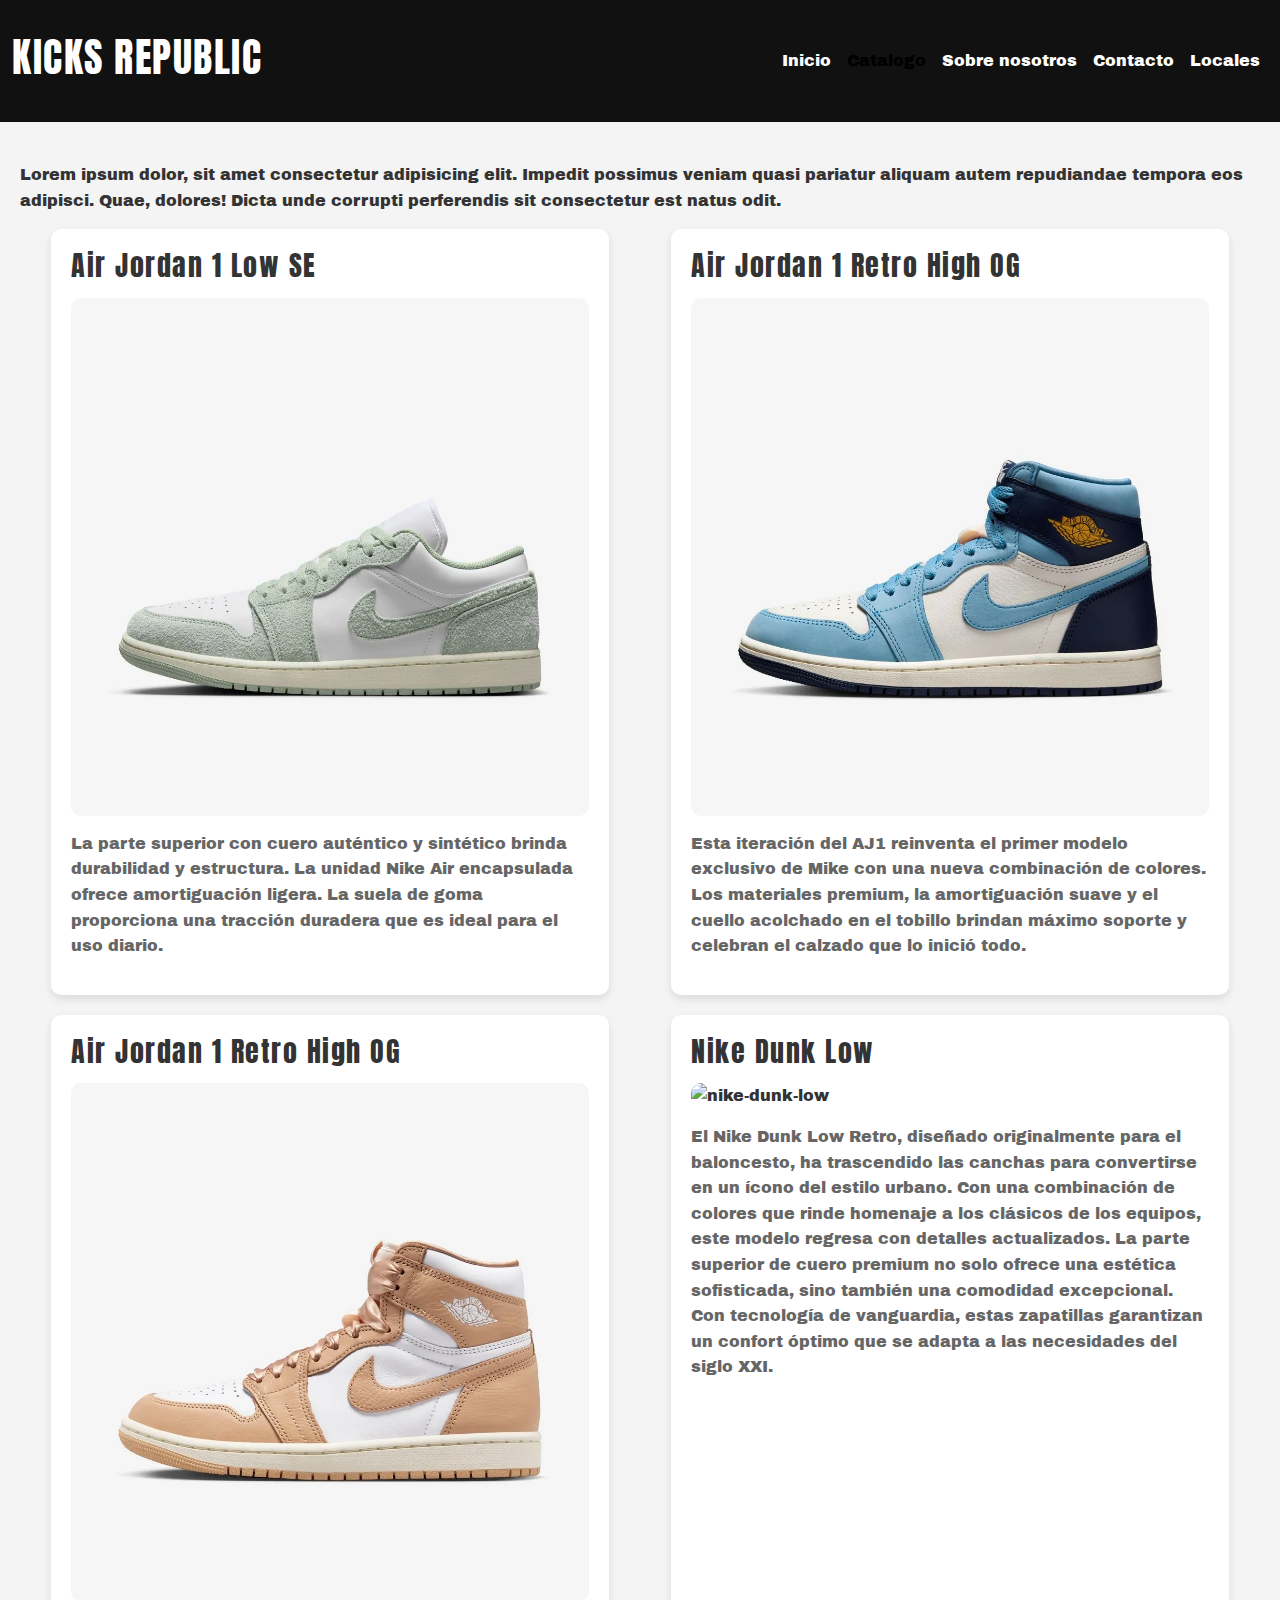
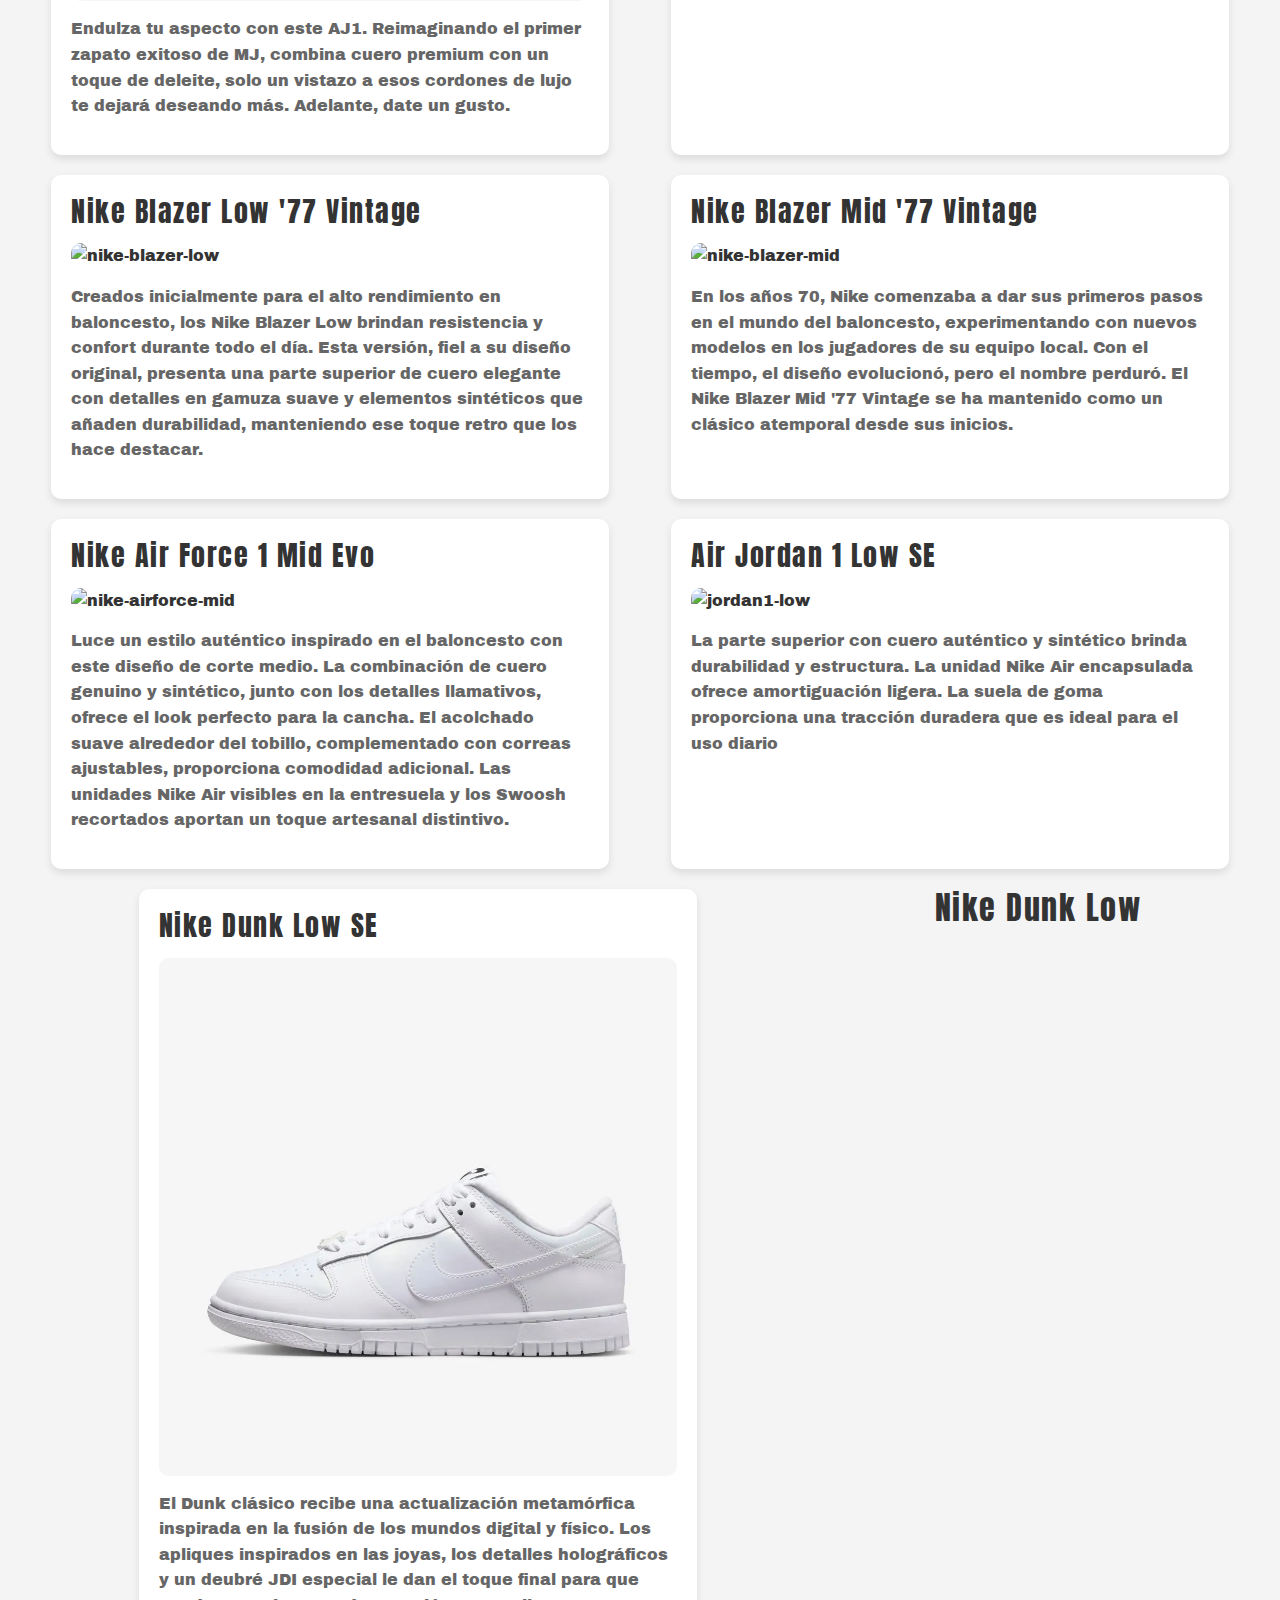
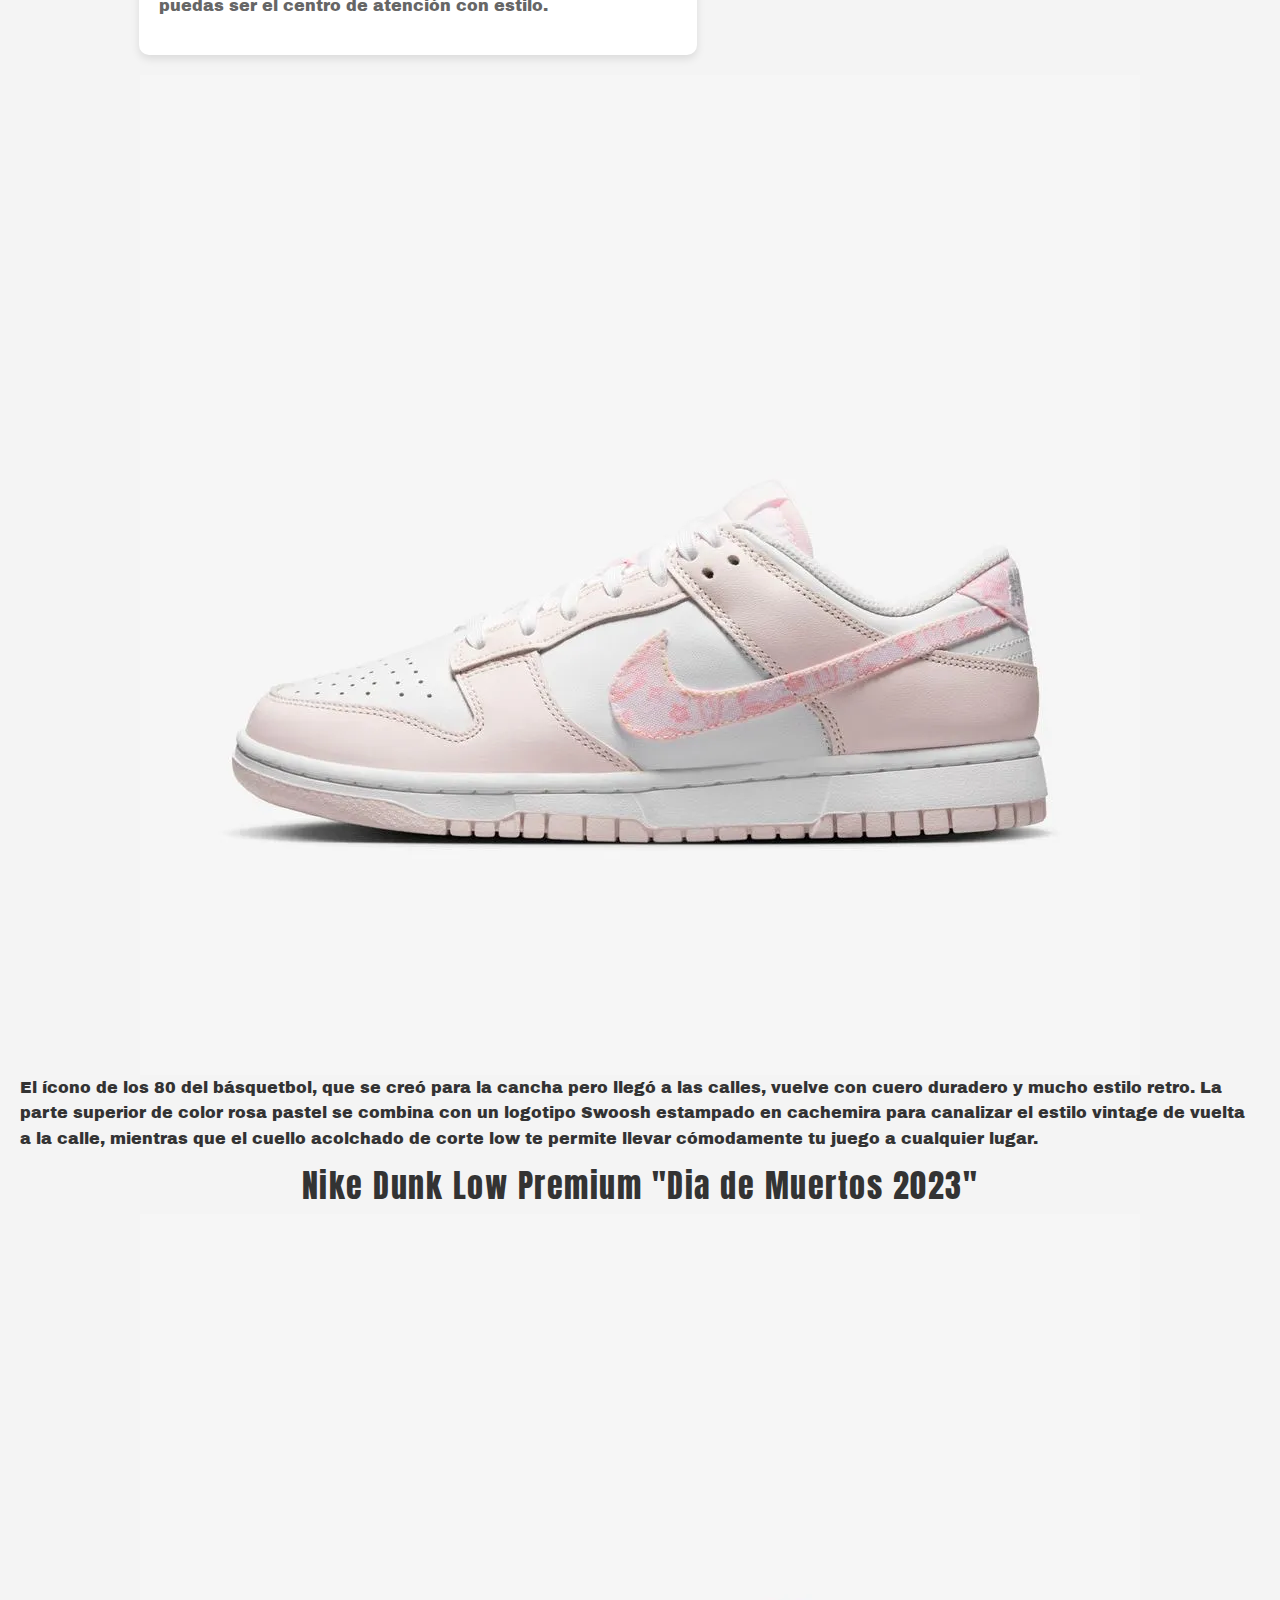
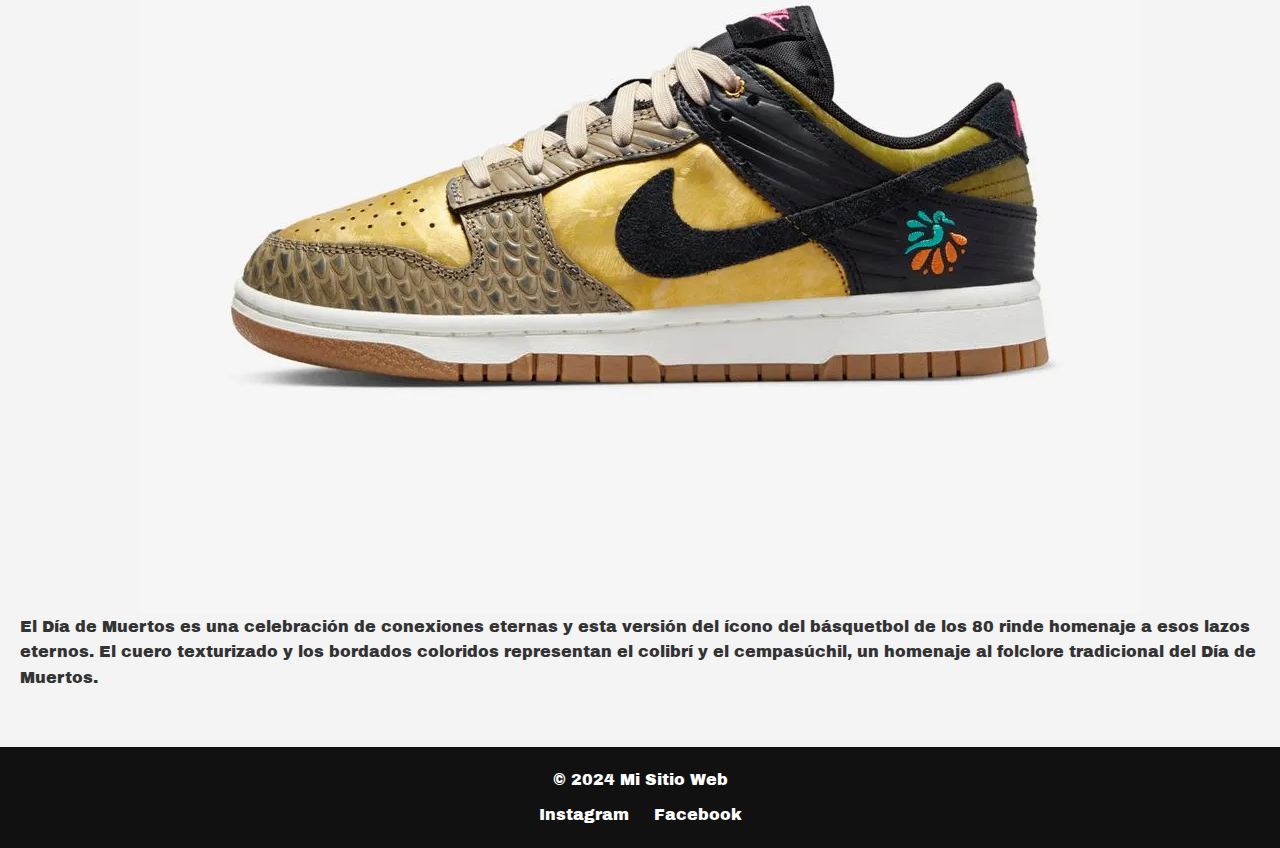
==== pages/catalogo.html @ 64768d3c "responsive y catalogo" ====
<!DOCTYPE html>
<html lang="en">
<head>
    <meta charset="UTF-8">
    <meta name="viewport" content="width=device-width, initial-scale=1.0">
    <title>Catalogo</title>

    <link href="https://cdn.jsdelivr.net/npm/bootstrap@5.3.3/dist/css/bootstrap.min.css" rel="stylesheet" integrity="sha384-QWTKZyjpPEjISv5WaRU9OFeRpok6YctnYmDr5pNlyT2bRjXh0JMhjY6hW+ALEwIH" crossorigin="anonymous">
    <link rel="stylesheet" href="../css/style.css">
    <!-- Font -->
    <link rel="preconnect" href="https://fonts.googleapis.com">
    <link rel="preconnect" href="https://fonts.gstatic.com" crossorigin>
    <link href="https://fonts.googleapis.com/css2?family=Anton&family=Archivo+Black&display=swap" rel="stylesheet">
</head>
<body>
    <header>

        <nav class="navbar navbar-expand-lg bg-color">
            <div class="container-fluid">
              <a class="navbar-brand" href="../index.html"><h1>KICKS REPUBLIC</h1></a>
              <button class="navbar-toggler" type="button" data-bs-toggle="collapse" data-bs-target="#navbarNavAltMarkup" aria-controls="navbarNavAltMarkup" aria-expanded="false" aria-label="Toggle navigation">
                <span class="navbar-toggler-icon"></span>
              </button>
              <div class="collapse navbar-collapse justify-content-end" id="navbarNavAltMarkup">
                <div class="navbar-nav">
                  <a class="nav-link" href="../index.html">Inicio</a>
                  <a class="nav-link active" aria-current="page" href="#">Catalogo</a>
                  <a class="nav-link" href="../pages/sobrenosotros.html">Sobre nosotros</a>
                  <a class="nav-link" href="../pages/contacto.html">Contacto</a>
                  <a class="nav-link" href="../pages/locales.html">Locales</a>
                </div>
              </div>
            </div>
        </nav>
    </header>


    
    <main>
        <p class="intro-pages">Lorem ipsum dolor, sit amet consectetur adipisicing elit. Impedit possimus veniam quasi pariatur aliquam autem repudiandae tempora eos adipisci. Quae, dolores! Dicta unde corrupti perferendis sit consectetur est natus odit.</p>
        <section>
          <h2>Air Jordan 1 Low SE</h2>
          <img src="../media/nikeair1.png" alt="nike-dunk-low">
          <p>La parte superior con cuero auténtico y sintético brinda durabilidad y estructura. La unidad Nike Air encapsulada ofrece amortiguación ligera. La suela de goma proporciona una tracción duradera que es ideal para el uso diario.</p>
        </section>
        <section>
          <h2>Air Jordan 1 Retro High OG</h2>
          <img src="../media/nikeair2.png" alt="nike-dunk-low">
          <p>Esta iteración del AJ1 reinventa el primer modelo exclusivo de Mike con una nueva combinación de colores. Los materiales premium, la amortiguación suave y el cuello acolchado en el tobillo brindan máximo soporte y celebran el calzado que lo inició todo.</p>
        </section>
        <section>
          <h2>Air Jordan 1 Retro High OG</h2>
          <img src="../media/nikeair3.png" alt="nike-dunk-low">
          <p>Endulza tu aspecto con este AJ1. Reimaginando el primer zapato exitoso de MJ, combina cuero premium con un toque de deleite, solo un vistazo a esos cordones de lujo te dejará deseando más. Adelante, date un gusto.</p>
        </section>
        <section>
          <h2>Nike Dunk Low</h2>
          <img src="../media/nike2.png" alt="nike-dunk-low">
          <p>El Nike Dunk Low Retro, diseñado originalmente para el baloncesto, ha trascendido las canchas para convertirse en un ícono del estilo urbano. Con una combinación de colores que rinde homenaje a los clásicos de los equipos, este modelo regresa con detalles actualizados. La parte superior de cuero premium no solo ofrece una estética sofisticada, sino también una comodidad excepcional. Con tecnología de vanguardia, estas zapatillas garantizan un confort óptimo que se adapta a las necesidades del siglo XXI.</p>
        </section>
        <section>
          <h2>Nike Blazer Low '77 Vintage</h2>
          <img src="../media/nike4.png" alt="nike-blazer-low">
          <p>Creados inicialmente para el alto rendimiento en baloncesto, los Nike Blazer Low brindan resistencia y confort durante todo el día. Esta versión, fiel a su diseño original, presenta una parte superior de cuero elegante con detalles en gamuza suave y elementos sintéticos que añaden durabilidad, manteniendo ese toque retro que los hace destacar.</p>
        </section>
        <section>
          <h2>Nike Blazer Mid '77 Vintage</h2>
          <img src="../media/nike1.png" alt="nike-blazer-mid">
          <p>En los años 70, Nike comenzaba a dar sus primeros pasos en el mundo del baloncesto, experimentando con nuevos modelos en los jugadores de su equipo local. Con el tiempo, el diseño evolucionó, pero el nombre perduró. El Nike Blazer Mid '77 Vintage se ha mantenido como un clásico atemporal desde sus inicios.</p>
        </section>
        <section>
          <h2>Nike Air Force 1 Mid Evo</h2>
          <img src="../media/nike3.png" alt="nike-airforce-mid">
          <p>Luce un estilo auténtico inspirado en el baloncesto con este diseño de corte medio. La combinación de cuero genuino y sintético, junto con los detalles llamativos, ofrece el look perfecto para la cancha. El acolchado suave alrededor del tobillo, complementado con correas ajustables, proporciona comodidad adicional. Las unidades Nike Air visibles en la entresuela y los Swoosh recortados aportan un toque artesanal distintivo.</p>
        </section>
        <section>
          <h2>Air Jordan 1 Low SE</h2>
          <img src="../media/nike5.png" alt="jordan1-low">
          <p>La parte superior con cuero auténtico y sintético brinda durabilidad y estructura.  La unidad Nike Air encapsulada ofrece amortiguación ligera. La suela de goma proporciona una tracción duradera que es ideal para el uso diario</p>
        </section>
        <section>
          <h2>Nike Dunk Low SE</h2>
          <img src="../media/nikedunk1.png" alt="nikedunk1">
          <p>El Dunk clásico recibe una actualización metamórfica inspirada en la fusión de los mundos digital y físico. Los apliques inspirados en las joyas, los detalles holográficos y un deubré JDI especial le dan el toque final para que puedas ser el centro de atención con estilo.</p>
        </section>
        <h2>Nike Dunk Low</h2>
        <img src="../media/nikedunk2.png" alt="nikedunk2">
        <p>El ícono de los 80 del básquetbol, que se creó para la cancha pero llegó a las calles, vuelve con cuero duradero y mucho estilo retro. La parte superior de color rosa pastel se combina con un logotipo Swoosh estampado en cachemira para canalizar el estilo vintage de vuelta a la calle, mientras que el cuello acolchado de corte low te permite llevar cómodamente tu juego a cualquier lugar.</p>
        </section>
        </section>
        <h2>Nike Dunk Low Premium "Dia de Muertos 2023"</h2>
        <img src="../media/nikedunk3.png" alt="nikedunk3">
        <p>El Día de Muertos es una celebración de conexiones eternas y esta versión del ícono del básquetbol de los 80 rinde homenaje a esos lazos eternos. El cuero texturizado y los bordados coloridos representan el colibrí y el cempasúchil, un homenaje al folclore tradicional del Día de Muertos.</p>
        </section>

    </main>
    <footer>
      <p>© 2024 Mi Sitio Web</p>
      <a href="https://www.instagram.com/">Instagram</a>
      <a href="https://www.facebook.com/">Facebook</a>
    </footer>
    <script src="https://cdn.jsdelivr.net/npm/bootstrap@5.3.3/dist/js/bootstrap.bundle.min.js" integrity="sha384-YvpcrYf0tY3lHB60NNkmXc5s9fDVZLESaAA55NDzOxhy9GkcIdslK1eN7N6jIeHz" crossorigin="anonymous"></script>
</body>
</html>
---- css/style.css ----
/* Selector universal */
* {
    margin: 0;
    padding: 0;
    box-sizing: border-box;
}

body {
    font-family: 'Archivo Black', sans-serif;
    background-color: #f4f4f4;
    color: #333;
    line-height: 1.6;
}

h1, h2 {
    font-family: 'Anton', sans-serif;
    letter-spacing: 1.5px;
}

img {
    max-width: 100%;
    height: auto;
    display: block;
}

.sobrenosotros {
    display: block;
    margin-left: auto;
    margin-right: auto;
    height: 450px;
}



/* Header */

.bg-color {
    background-color: #111;
    
}
.bg-color a{
    color: white;
}
.bg-color a:hover{
    color: #ff5733;
}

header {
    background-color: #111;
    color: white;
    padding: 20px 0;
    text-align: center;
    
}

header h1 a {
    margin-bottom: 10px;
    font-size: 36px;
    
    
}


nav ul {
    list-style: none;
    display: flex;
    justify-content: center;
}

nav ul li {
    margin: 0 20px;
    
}

nav ul li a {
    color: white;
    text-decoration: none;
    font-size: 18px;
    font-weight: bold;
    text-transform: uppercase;
}

nav ul li a:hover {
    color: #ff5733; /* Efecto hover: cambia a un color naranja */
}


/* Main Content */

h5 {
    color: black;
    font-family: 'Anton', sans-serif;
    letter-spacing: 1.5px;
    line-height: 1.6;
    text-align: center;
}
main {
    padding: 40px 20px;
    display: flex;
    flex-wrap: wrap;
    justify-content: space-around;
}



section {
    background-color: white;
    padding: 20px;
    border-radius: 10px;
    width: 45%;
    margin-bottom: 20px;
    box-shadow: 0 4px 8px rgba(0, 0, 0, 0.1);
    transition: transform 0.3s ease;
}


section h2 {
    margin-bottom: 15px;
    font-size: 28px;
}

section img {
    border-radius: 10px;
    margin-bottom: 15px;
}

section p {
    font-size: 16px;
    color: #666;
}

/* Footer */
footer {
    background-color: #111;
    color: white;
    text-align: center;
    padding: 20px 0;
}

footer p {
    margin-bottom: 10px;
}

footer a {
    color: white;
    margin: 0 10px;
    text-decoration: none;
}

footer a:hover {
    color: #ff5733; /* Efecto hover en los enlaces del footer */
}


/* Barra lateral */
/* .sidebar {
    position: absolute;
    top: 0;
    left: 0;
    width: 200px; 
    height: auto;
    background-color: #111;
    color: white;
    padding: 20px;
    display: flex;
    align-items: center;
    justify-content: center;
    flex-direction: column;
    z-index: 1000; 
}

.sidebar-logo {
    text-decoration: none;
    color: white;
    font-size: 20px;
    font-family: 'Anton', sans-serif;
    margin-bottom: 0px;
}

.sidebar-logo:hover {
    color: #ff5733; 
} */

/* Contenido principal */
.content {
    margin-left: 220px; 
    padding: 20px;
}

.carouselauto1 {
    display: flex;
    flex-direction: row;
    justify-content: space-around;
    text-align: center;
}


/* Responsive mobile*/

@media (max-width: 500px){
    /* Header */
    header {
        flex-direction: row;
        align-items:center;
    }
    main {
        display: flex;
        flex-direction: column;
        align-content: center;
        
    }
    .carouselauto1 {
        flex-direction: column;
    }
    section {
        width: 95%;
    }
    .sobrenosotros {
        height: auto;
        padding: 2%;
    }
    .mapa {
        position: relative;
        width: 100%;
        padding-bottom: 56.25%;
        height: 0;
        overflow: hidden;
    }
    .mapa iframe {
        position: absolute;
        top: 0;
        left: 0;
        width: 100%;
        height: 100%;
        border: 0;
    }


}


/* Responsive tablet*/

@media (min-width: 501px) and (max-width: 950px){
    header {
        flex-direction: row;
        align-items:center;
    }
    main {
        display: flex;
        flex-direction: column;
        align-content: center;
        
    }
    .carouselauto1 {
        flex-direction: column;
    }
    section {
        width: 95%;
    }
    .sobrenosotros {
        height: auto;
        padding: 2%;
    }
    .mapa {
        position: relative;
        width: 100%;
        padding-bottom: 56.25%;
        height: 0;
        overflow: hidden;
    }
    .mapa iframe {
        position: absolute;
        top: 0;
        left: 0;
        width: 100%;
        height: 100%;
        border: 0;
    }

}
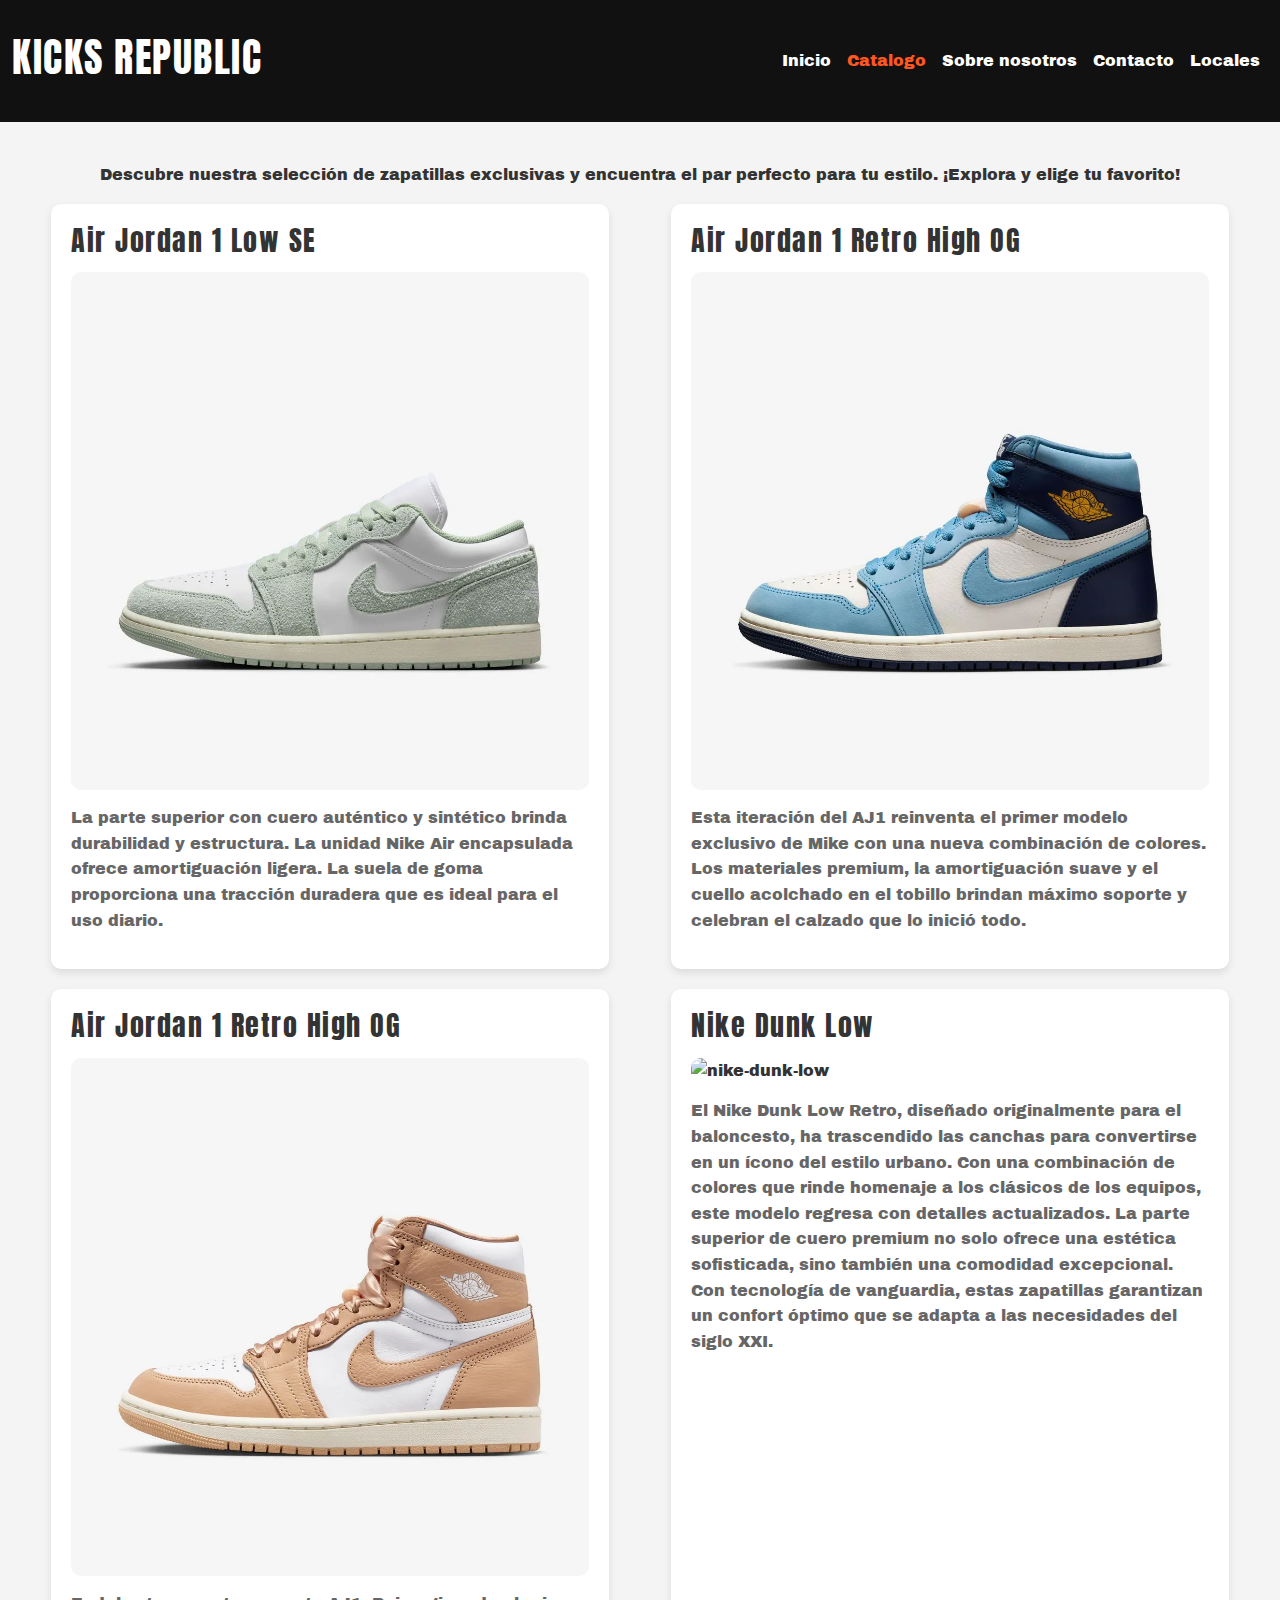
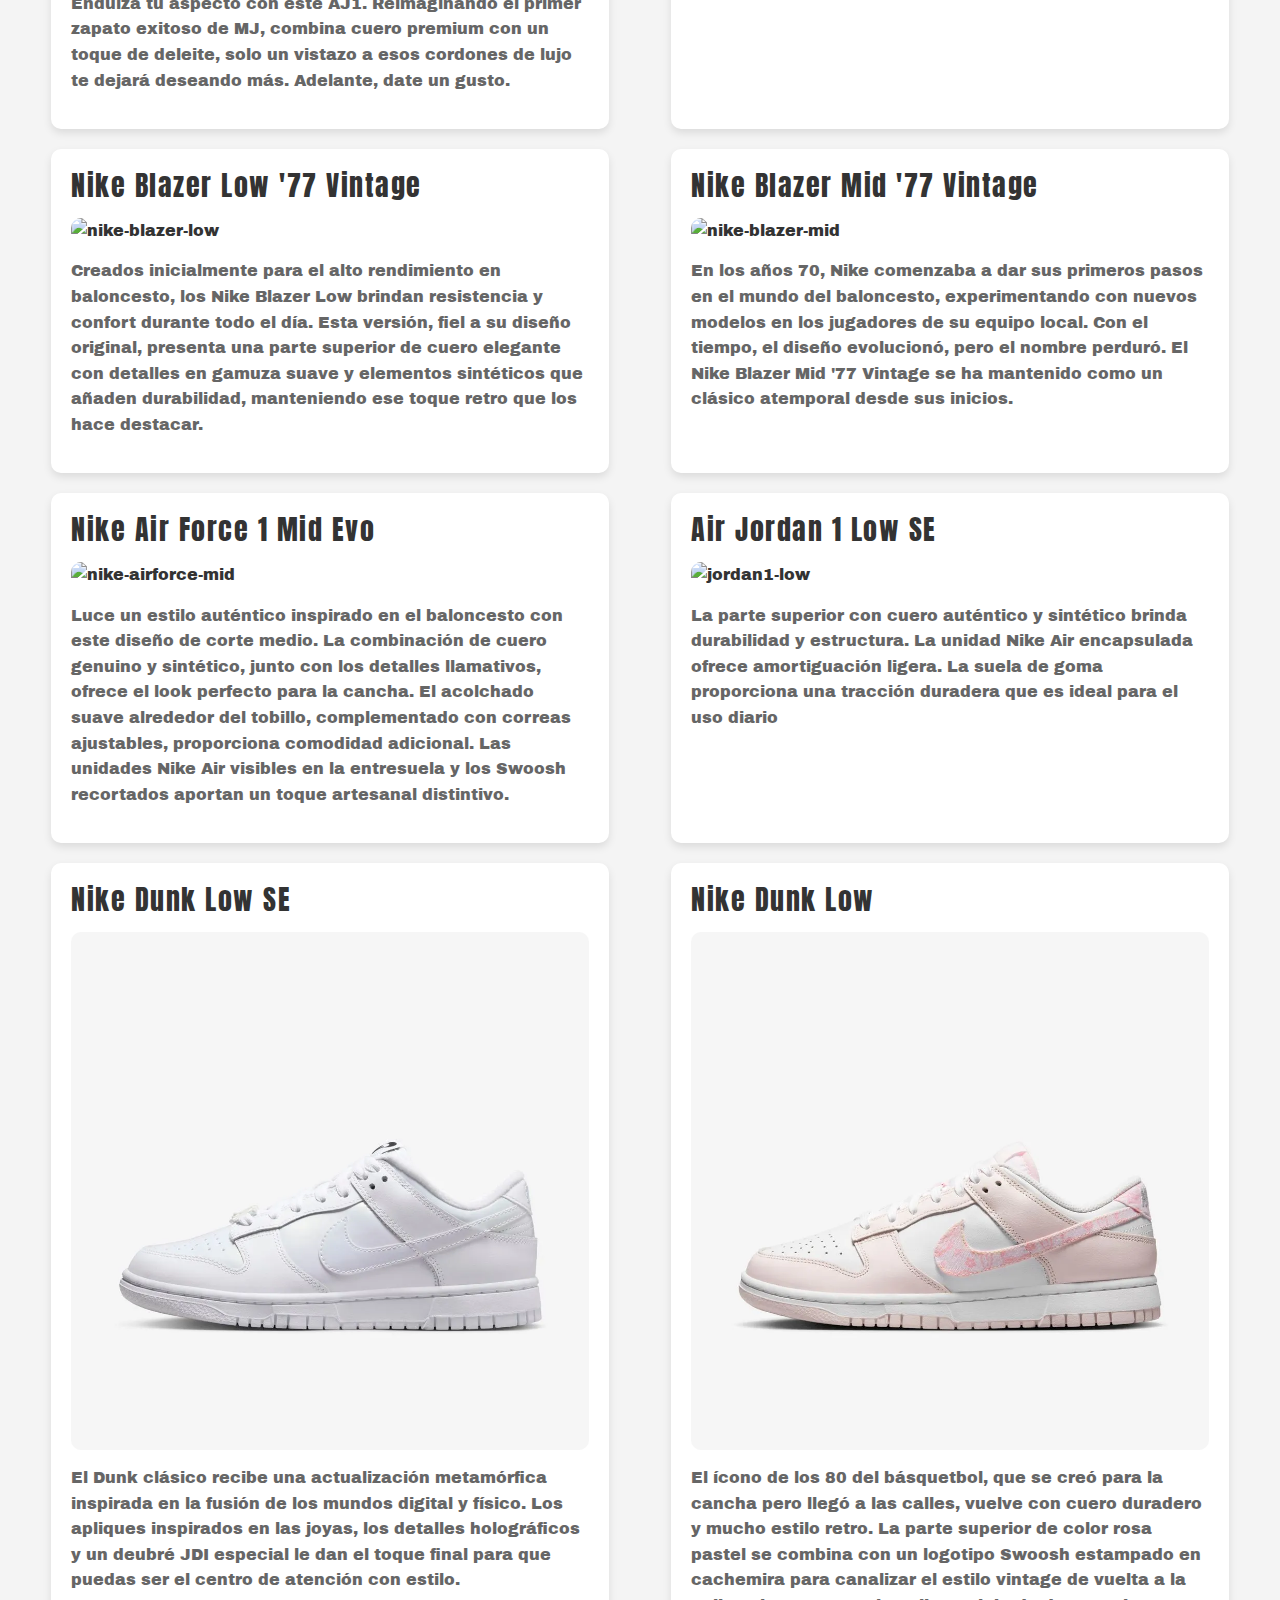
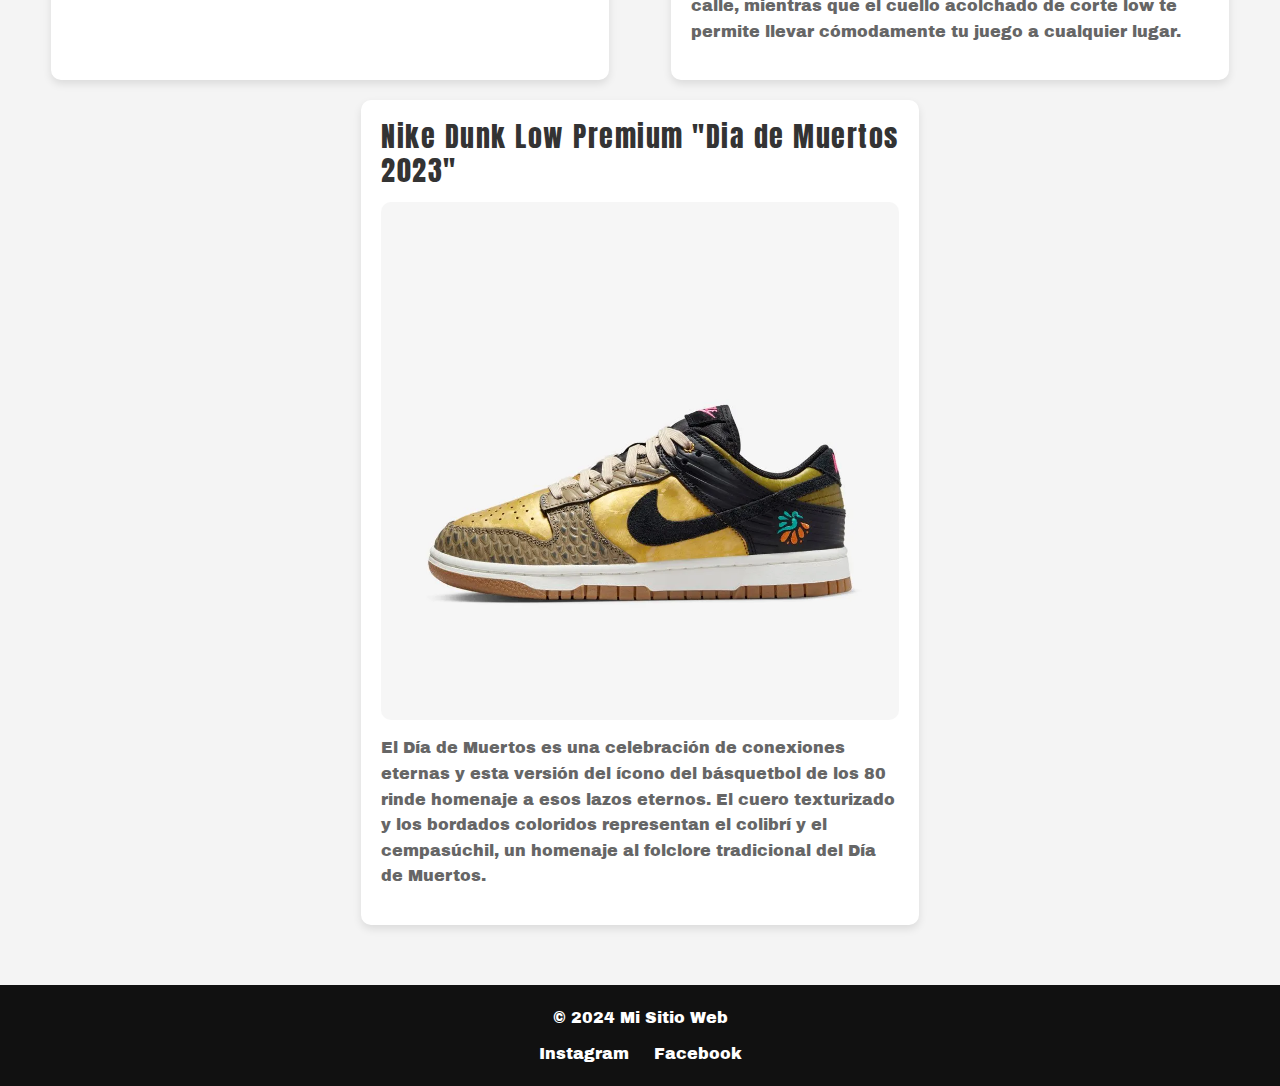
==== commit b9976b16: "entrega 2" ====
--- a/pages/catalogo.html
+++ b/pages/catalogo.html
@@ -37,60 +37,61 @@
 
     
     <main>
-        <p class="intro-pages">Lorem ipsum dolor, sit amet consectetur adipisicing elit. Impedit possimus veniam quasi pariatur aliquam autem repudiandae tempora eos adipisci. Quae, dolores! Dicta unde corrupti perferendis sit consectetur est natus odit.</p>
-        <section>
+        <p class="intro-pages">Descubre nuestra selección de zapatillas exclusivas y encuentra el par perfecto para tu estilo. ¡Explora y elige tu favorito!</p>
+        <section class="img-container">
           <h2>Air Jordan 1 Low SE</h2>
-          <img src="../media/nikeair1.png" alt="nike-dunk-low">
+          <img src="../media/nikeair1.png" alt="nike-air-1">
           <p>La parte superior con cuero auténtico y sintético brinda durabilidad y estructura. La unidad Nike Air encapsulada ofrece amortiguación ligera. La suela de goma proporciona una tracción duradera que es ideal para el uso diario.</p>
         </section>
-        <section>
+        <section class="img-container">
           <h2>Air Jordan 1 Retro High OG</h2>
-          <img src="../media/nikeair2.png" alt="nike-dunk-low">
+          <img src="../media/nikeair2.png" alt="nike-air-2">
           <p>Esta iteración del AJ1 reinventa el primer modelo exclusivo de Mike con una nueva combinación de colores. Los materiales premium, la amortiguación suave y el cuello acolchado en el tobillo brindan máximo soporte y celebran el calzado que lo inició todo.</p>
         </section>
-        <section>
+        <section class="img-container">
           <h2>Air Jordan 1 Retro High OG</h2>
-          <img src="../media/nikeair3.png" alt="nike-dunk-low">
+          <img src="../media/nikeair3.png" alt="nike-air-3">
           <p>Endulza tu aspecto con este AJ1. Reimaginando el primer zapato exitoso de MJ, combina cuero premium con un toque de deleite, solo un vistazo a esos cordones de lujo te dejará deseando más. Adelante, date un gusto.</p>
         </section>
-        <section>
+        <section class="img-container">
           <h2>Nike Dunk Low</h2>
           <img src="../media/nike2.png" alt="nike-dunk-low">
           <p>El Nike Dunk Low Retro, diseñado originalmente para el baloncesto, ha trascendido las canchas para convertirse en un ícono del estilo urbano. Con una combinación de colores que rinde homenaje a los clásicos de los equipos, este modelo regresa con detalles actualizados. La parte superior de cuero premium no solo ofrece una estética sofisticada, sino también una comodidad excepcional. Con tecnología de vanguardia, estas zapatillas garantizan un confort óptimo que se adapta a las necesidades del siglo XXI.</p>
         </section>
-        <section>
+        <section class="img-container">
           <h2>Nike Blazer Low '77 Vintage</h2>
           <img src="../media/nike4.png" alt="nike-blazer-low">
           <p>Creados inicialmente para el alto rendimiento en baloncesto, los Nike Blazer Low brindan resistencia y confort durante todo el día. Esta versión, fiel a su diseño original, presenta una parte superior de cuero elegante con detalles en gamuza suave y elementos sintéticos que añaden durabilidad, manteniendo ese toque retro que los hace destacar.</p>
         </section>
-        <section>
+        <section class="img-container">
           <h2>Nike Blazer Mid '77 Vintage</h2>
           <img src="../media/nike1.png" alt="nike-blazer-mid">
           <p>En los años 70, Nike comenzaba a dar sus primeros pasos en el mundo del baloncesto, experimentando con nuevos modelos en los jugadores de su equipo local. Con el tiempo, el diseño evolucionó, pero el nombre perduró. El Nike Blazer Mid '77 Vintage se ha mantenido como un clásico atemporal desde sus inicios.</p>
         </section>
-        <section>
+        <section class="img-container">
           <h2>Nike Air Force 1 Mid Evo</h2>
           <img src="../media/nike3.png" alt="nike-airforce-mid">
           <p>Luce un estilo auténtico inspirado en el baloncesto con este diseño de corte medio. La combinación de cuero genuino y sintético, junto con los detalles llamativos, ofrece el look perfecto para la cancha. El acolchado suave alrededor del tobillo, complementado con correas ajustables, proporciona comodidad adicional. Las unidades Nike Air visibles en la entresuela y los Swoosh recortados aportan un toque artesanal distintivo.</p>
         </section>
-        <section>
+        <section class="img-container">
           <h2>Air Jordan 1 Low SE</h2>
           <img src="../media/nike5.png" alt="jordan1-low">
           <p>La parte superior con cuero auténtico y sintético brinda durabilidad y estructura.  La unidad Nike Air encapsulada ofrece amortiguación ligera. La suela de goma proporciona una tracción duradera que es ideal para el uso diario</p>
         </section>
-        <section>
+        <section class="img-container">
           <h2>Nike Dunk Low SE</h2>
-          <img src="../media/nikedunk1.png" alt="nikedunk1">
+          <img src="../media/nikedunk1.png" alt="nike-dunk-1">
           <p>El Dunk clásico recibe una actualización metamórfica inspirada en la fusión de los mundos digital y físico. Los apliques inspirados en las joyas, los detalles holográficos y un deubré JDI especial le dan el toque final para que puedas ser el centro de atención con estilo.</p>
         </section>
-        <h2>Nike Dunk Low</h2>
-        <img src="../media/nikedunk2.png" alt="nikedunk2">
-        <p>El ícono de los 80 del básquetbol, que se creó para la cancha pero llegó a las calles, vuelve con cuero duradero y mucho estilo retro. La parte superior de color rosa pastel se combina con un logotipo Swoosh estampado en cachemira para canalizar el estilo vintage de vuelta a la calle, mientras que el cuello acolchado de corte low te permite llevar cómodamente tu juego a cualquier lugar.</p>
+        <section class="img-container">
+          <h2>Nike Dunk Low</h2>
+          <img src="../media/nikedunk2.png" alt="nik-edunk-2">
+          <p>El ícono de los 80 del básquetbol, que se creó para la cancha pero llegó a las calles, vuelve con cuero duradero y mucho estilo retro. La parte superior de color rosa pastel se combina con un logotipo Swoosh estampado en cachemira para canalizar el estilo vintage de vuelta a la calle, mientras que el cuello acolchado de corte low te permite llevar cómodamente tu juego a cualquier lugar.</p>
         </section>
-        </section>
-        <h2>Nike Dunk Low Premium "Dia de Muertos 2023"</h2>
-        <img src="../media/nikedunk3.png" alt="nikedunk3">
-        <p>El Día de Muertos es una celebración de conexiones eternas y esta versión del ícono del básquetbol de los 80 rinde homenaje a esos lazos eternos. El cuero texturizado y los bordados coloridos representan el colibrí y el cempasúchil, un homenaje al folclore tradicional del Día de Muertos.</p>
+        <section class="img-container">
+          <h2>Nike Dunk Low Premium "Dia de Muertos 2023"</h2>
+          <img src="../media/nikedunk3.png" alt="nike-dunk-3">
+          <p>El Día de Muertos es una celebración de conexiones eternas y esta versión del ícono del básquetbol de los 80 rinde homenaje a esos lazos eternos. El cuero texturizado y los bordados coloridos representan el colibrí y el cempasúchil, un homenaje al folclore tradicional del Día de Muertos.</p>
         </section>
 
     </main>
--- a/css/style.css
+++ b/css/style.css
@@ -36,7 +36,7 @@
 
 .bg-color {
     background-color: #111;
-    
+
 }
 .bg-color a{
     color: white;
@@ -50,14 +50,14 @@
     color: white;
     padding: 20px 0;
     text-align: center;
-    
+
 }
 
 header h1 a {
     margin-bottom: 10px;
     font-size: 36px;
-    
-    
+
+
 }
 
 
@@ -69,7 +69,7 @@
 
 nav ul li {
     margin: 0 20px;
-    
+
 }
 
 nav ul li a {
@@ -83,7 +83,9 @@
 nav ul li a:hover {
     color: #ff5733; /* Efecto hover: cambia a un color naranja */
 }
-
+.navbar .nav-link.active {
+    color: #ff5722
+}
 
 /* Main Content */
 
@@ -151,39 +153,38 @@
     color: #ff5733; /* Efecto hover en los enlaces del footer */
 }
 
-
-/* Barra lateral */
-/* .sidebar {
-    position: absolute;
-    top: 0;
-    left: 0;
-    width: 200px; 
-    height: auto;
-    background-color: #111;
-    color: white;
-    padding: 20px;
-    display: flex;
-    align-items: center;
-    justify-content: center;
-    flex-direction: column;
-    z-index: 1000; 
-}
-
-.sidebar-logo {
-    text-decoration: none;
-    color: white;
-    font-size: 20px;
-    font-family: 'Anton', sans-serif;
-    margin-bottom: 0px;
-}
-
-.sidebar-logo:hover {
-    color: #ff5733; 
-} */
+/* Formulario */
+input.form-control:focus, 
+textarea.form-control:focus, 
+select.form-control:focus {
+    border-color: #ff5733 !important;
+    box-shadow: 0 0 0 0.25rem rgba(255, 86, 34, 0.705) !important;
+}
+
+/* Catalogo */
+
+.img-container {
+    display: inline-block; 
+    transition: transform 0.3s ease; 
+    overflow: hidden; 
+}
+
+/* Zoom al pasar el mouse */
+.img-container:hover {
+    transform: scale(1.05); 
+}
+
+.img-container img {
+    width: 100%; 
+    display: block; 
+    transition: transform 0.3s ease; 
+}
+
+
 
 /* Contenido principal */
 .content {
-    margin-left: 220px; 
+    margin-left: 220px;
     padding: 20px;
 }
 
@@ -193,6 +194,8 @@
     justify-content: space-around;
     text-align: center;
 }
+
+
 
 
 /* Responsive mobile*/
@@ -207,7 +210,7 @@
         display: flex;
         flex-direction: column;
         align-content: center;
-        
+
     }
     .carouselauto1 {
         flex-direction: column;
@@ -250,7 +253,7 @@
         display: flex;
         flex-direction: column;
         align-content: center;
-        
+
     }
     .carouselauto1 {
         flex-direction: column;
@@ -284,4 +287,7 @@
 
 
 
- +
+
+
+
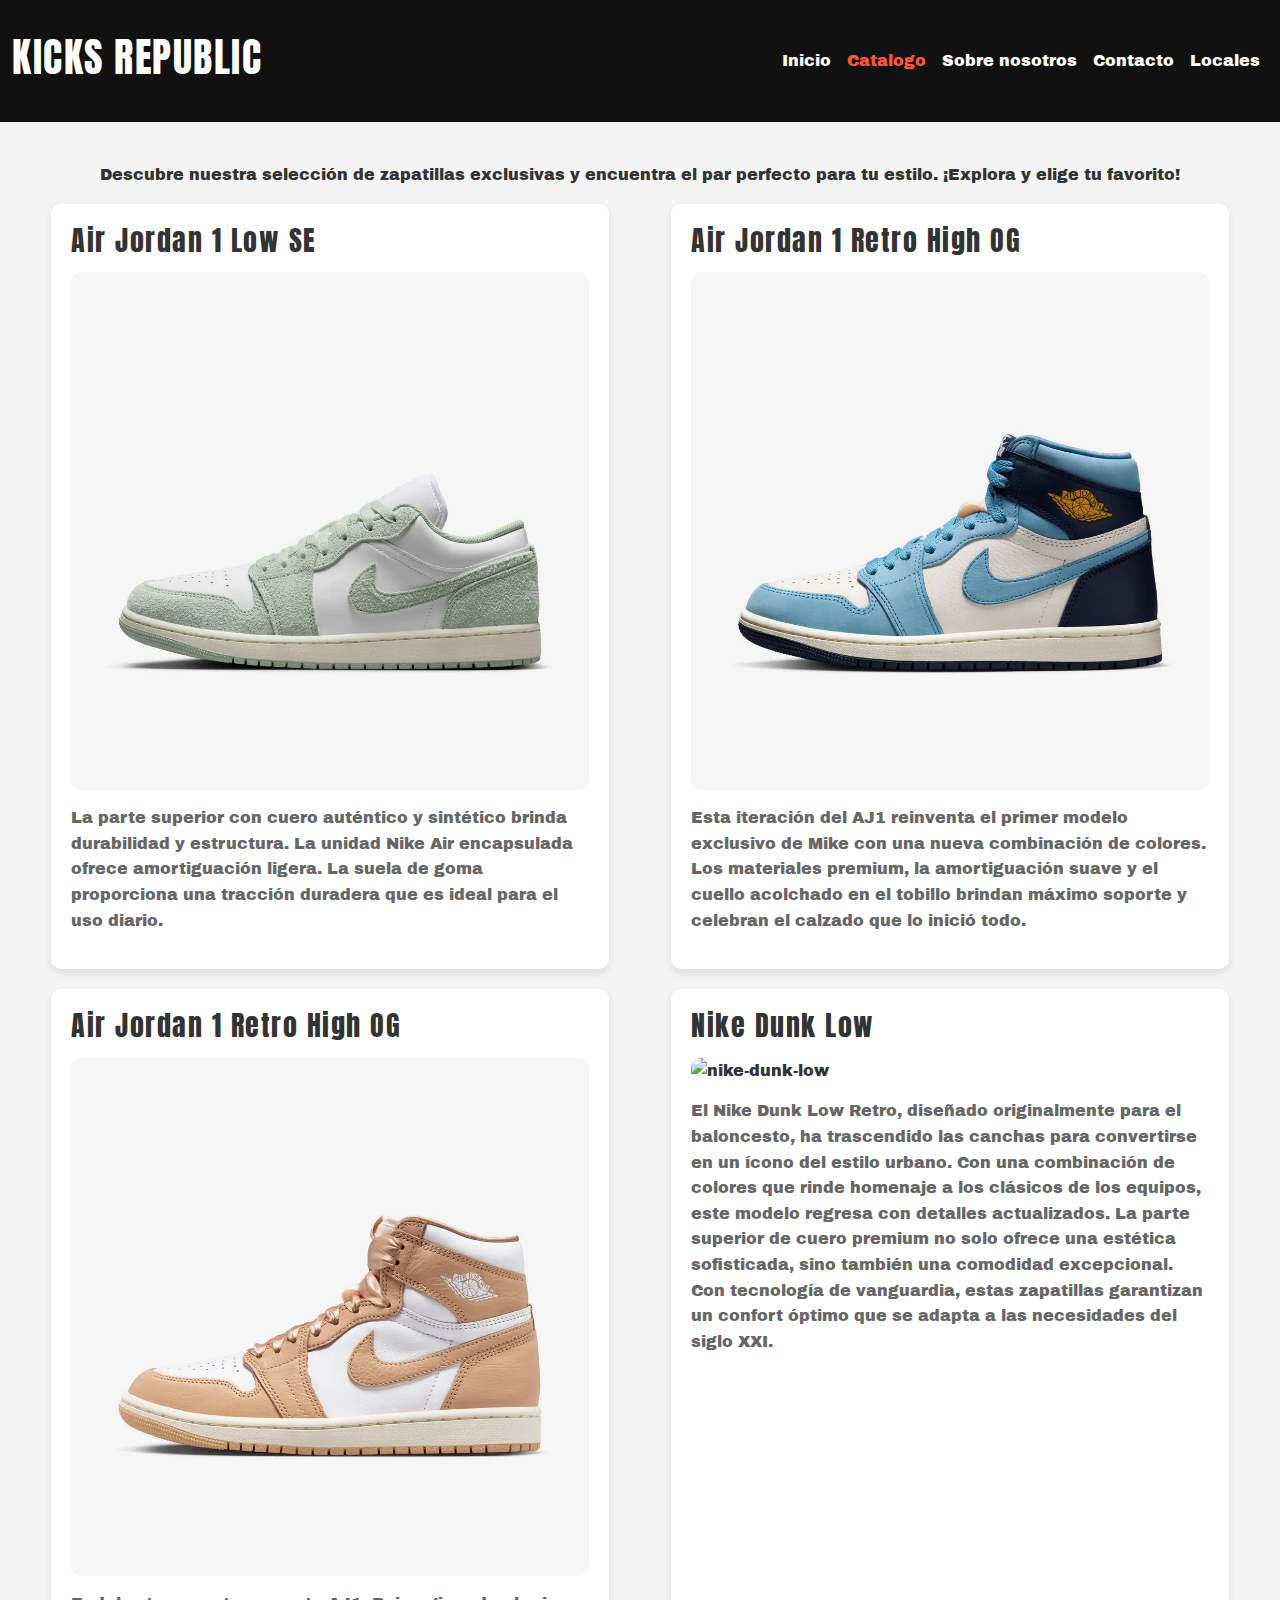
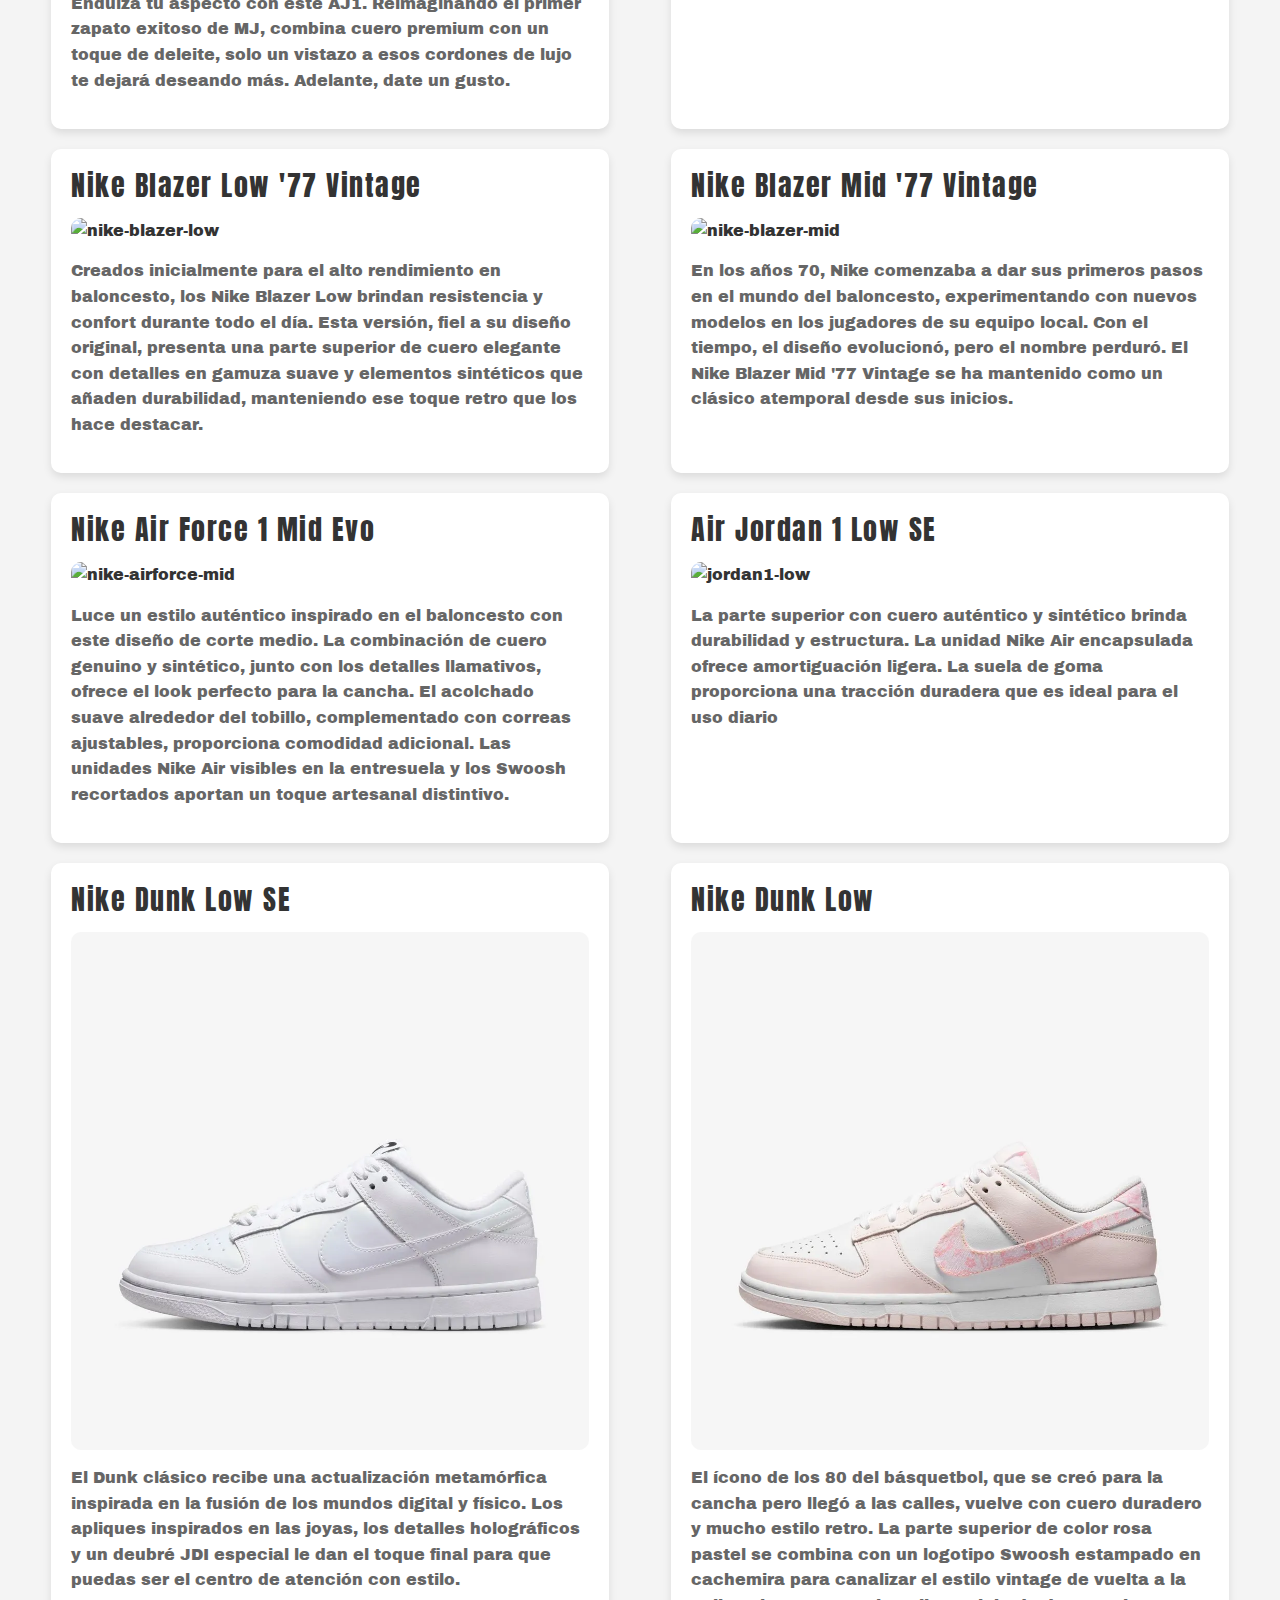
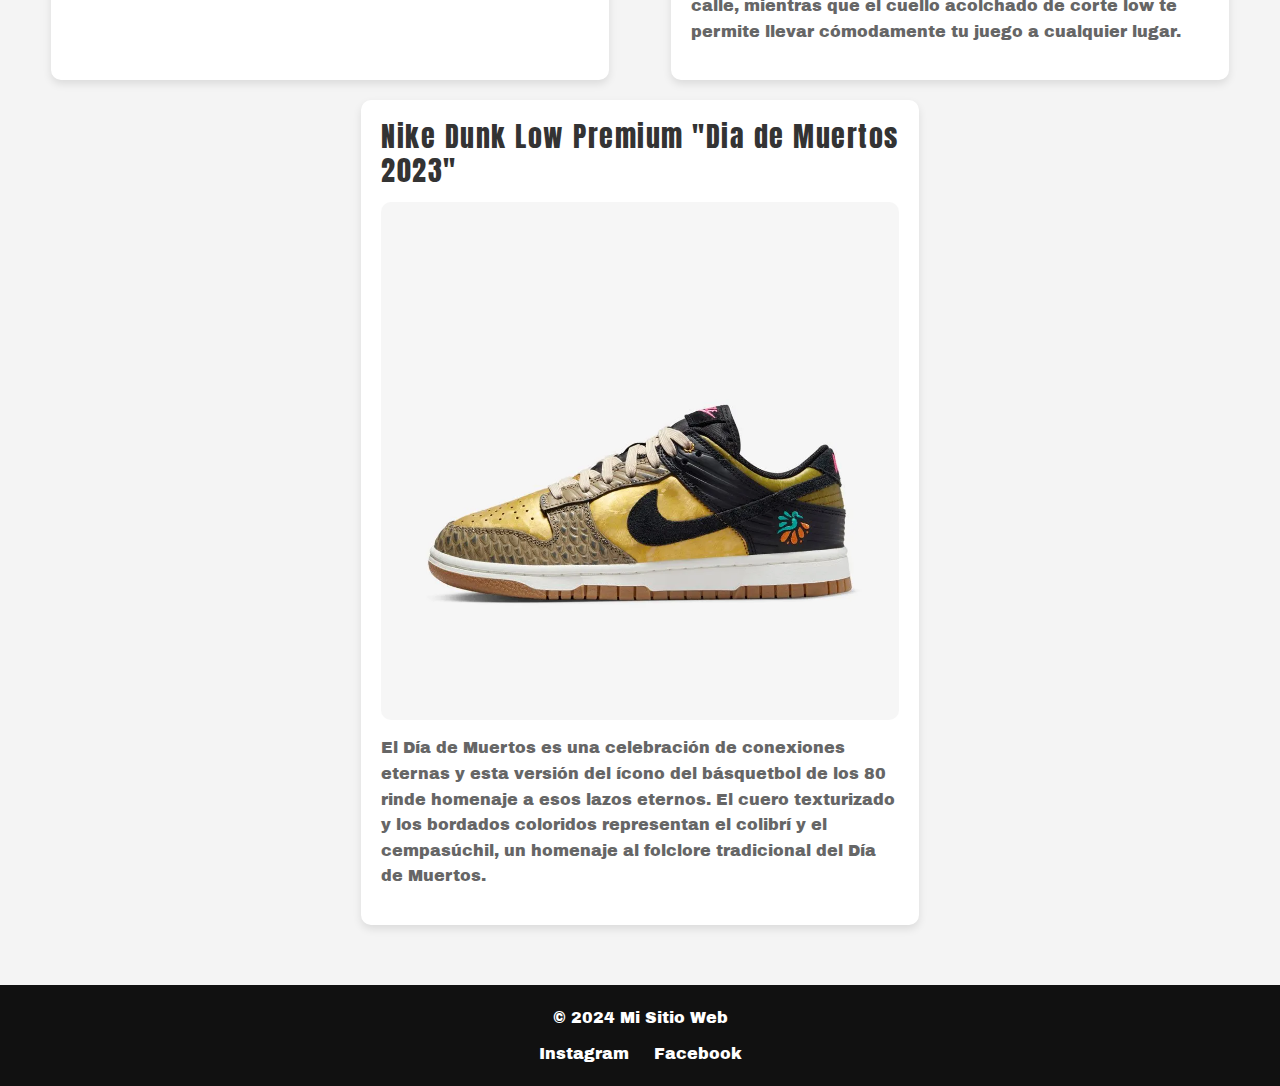
==== commit 123efd2b: "entrega-3" ====
--- a/pages/catalogo.html
+++ b/pages/catalogo.html
@@ -6,7 +6,8 @@
     <title>Catalogo</title>
 
     <link href="https://cdn.jsdelivr.net/npm/bootstrap@5.3.3/dist/css/bootstrap.min.css" rel="stylesheet" integrity="sha384-QWTKZyjpPEjISv5WaRU9OFeRpok6YctnYmDr5pNlyT2bRjXh0JMhjY6hW+ALEwIH" crossorigin="anonymous">
-    <link rel="stylesheet" href="../css/style.css">
+
+    <link rel="stylesheet" href="../css/estilos.css">
     <!-- Font -->
     <link rel="preconnect" href="https://fonts.googleapis.com">
     <link rel="preconnect" href="https://fonts.gstatic.com" crossorigin>
--- a/css/estilos.css
+++ b/css/estilos.css
@@ -0,0 +1,167 @@
+* {
+  margin: 0;
+  padding: 0;
+  box-sizing: border-box;
+}
+
+body {
+  font-family: "Archivo Black", sans-serif;
+  background-color: #f4f4f4;
+  color: #333;
+  line-height: 1.6;
+}
+body h1, body h2 {
+  font-family: "Anton", sans-serif;
+  letter-spacing: 1.5px;
+}
+body img {
+  max-width: 100%;
+  height: auto;
+  display: block;
+}
+
+header {
+  background-color: #111;
+  color: white;
+  padding: 20px 0;
+  text-align: center;
+}
+header .bg-color {
+  background-color: #111;
+}
+header .bg-color a {
+  color: white;
+}
+header .bg-color a:hover {
+  color: #ff5733;
+}
+header .navbar .nav-link.active {
+  color: #ff5733;
+}
+
+footer {
+  background-color: #111;
+  color: white;
+  text-align: center;
+  padding: 20px 0;
+}
+footer p {
+  margin-bottom: 10px;
+}
+footer a {
+  color: white;
+  margin: 0 10px;
+  text-decoration: none;
+}
+footer a:hover {
+  color: #ff5733;
+}
+
+main .carouselauto1 {
+  display: flex;
+  flex-direction: row;
+  justify-content: space-around;
+  text-align: center;
+}
+main div h5 {
+  color: #111;
+  font-family: "Anton", sans-serif;
+  letter-spacing: 1.5px;
+  line-height: 1.6;
+  text-align: center;
+}
+
+main {
+  padding: 40px 20px;
+  display: flex;
+  flex-wrap: wrap;
+  justify-content: space-around;
+}
+main section {
+  display: inline-block;
+  transition: transform 0.3s ease;
+  overflow: hidden;
+  background-color: white;
+  padding: 20px;
+  border-radius: 10px;
+  width: 45%;
+  margin-bottom: 20px;
+  box-shadow: 0 4px 8px rgba(0, 0, 0, 0.1);
+  transition: transform 0.3s ease;
+}
+main section h2 {
+  margin-bottom: 15px;
+  font-size: 28px;
+}
+main section img {
+  border-radius: 10px;
+  margin-bottom: 15px;
+}
+main section p {
+  font-size: 16px;
+  color: #666;
+}
+main .img-container:hover {
+  transform: scale(1.05);
+}
+main .img-container:hover img {
+  width: 100%;
+  display: block;
+  transition: transform 0.3s ease;
+}
+
+.sobrenosotros, .contenedor-contacto .contacto {
+  display: block;
+  margin-left: auto;
+  margin-right: auto;
+  height: auto;
+  width: 100%;
+}
+
+.borde-form:focus {
+  border-color: #ff5733;
+  box-shadow: 0 0 0 0.25rem rgba(255, 86, 34, 0.7);
+  outline: none;
+}
+
+.contenedor-contacto {
+  width: 100%;
+}
+@media (max-width: 500px) {
+  header {
+    flex-direction: row;
+    align-items: center;
+  }
+  main {
+    display: flex;
+    flex-direction: column;
+    align-content: center;
+  }
+  main .carouselauto1 {
+    flex-direction: column;
+  }
+  main section {
+    width: 95%;
+  }
+  main .mapa {
+    position: relative;
+    width: 100%;
+    padding-bottom: 56.25%;
+    height: 0;
+    overflow: hidden;
+  }
+  main .mapa iframe {
+    position: absolute;
+    top: 0;
+    left: 0;
+    width: 100%;
+    height: 100%;
+    border: 0;
+  }
+  .sobrenosotros, .contenedor-contacto .contacto {
+    height: auto;
+    padding: 2%;
+  }
+}
+
+/*# sourceMappingURL=estilos.css.map */
